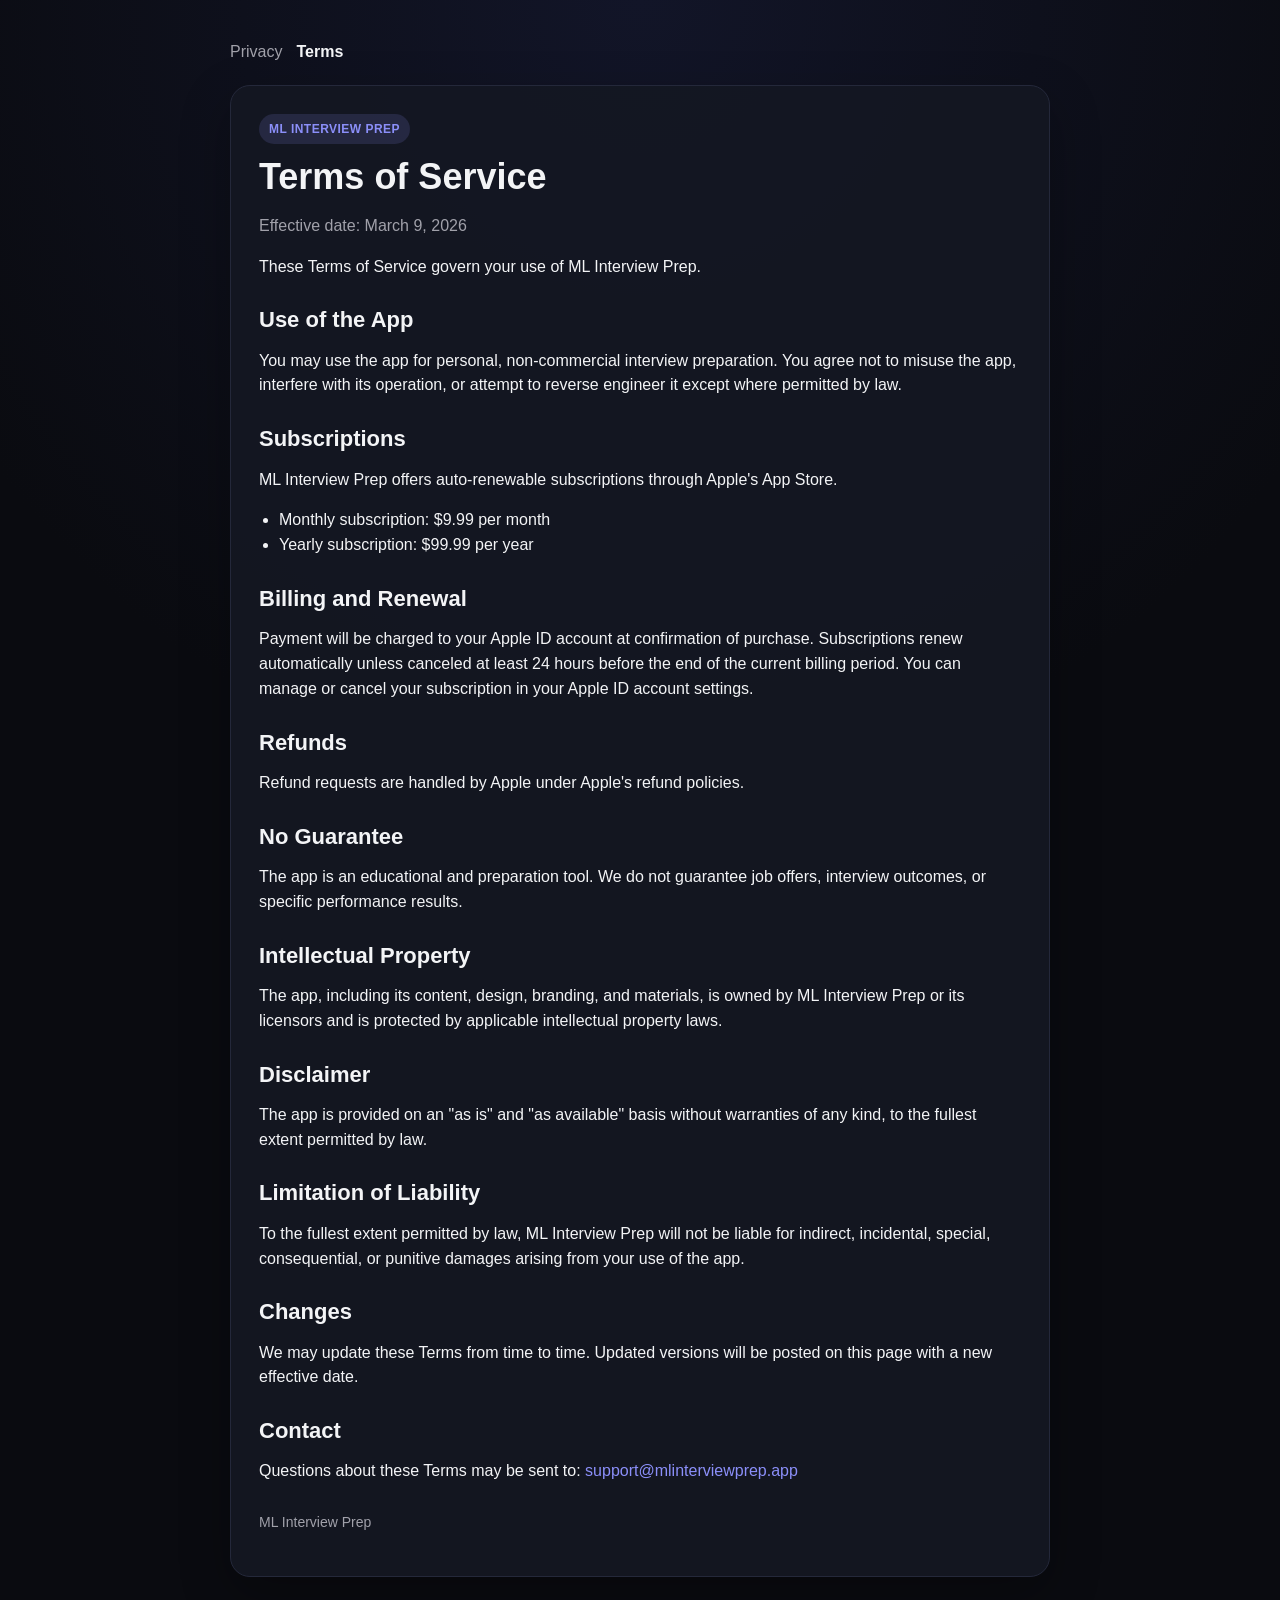
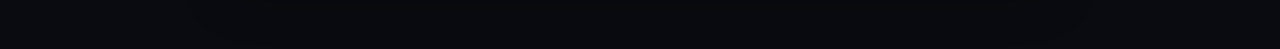
==== terms/index.html @ ab335fe8 "Add Privacy Policy and Terms of Service for ML Interview Prep" ====
<!doctype html>
<html lang="en">
<head>
  <meta charset="utf-8">
  <meta name="viewport" content="width=device-width, initial-scale=1">
  <title>Terms of Service | ML Interview Prep</title>
  <link rel="stylesheet" href="../styles.css">
</head>
<body>
  <main class="page">
    <nav class="nav">
      <a href="../privacy/">Privacy</a>
      <a class="active" href="../terms/">Terms</a>
    </nav>

    <section class="card">
      <div class="eyebrow">ML Interview Prep</div>
      <h1>Terms of Service</h1>
      <p class="meta">Effective date: March 9, 2026</p>

      <p>
        These Terms of Service govern your use of ML Interview Prep.
      </p>

      <h2>Use of the App</h2>
      <p>
        You may use the app for personal, non-commercial interview preparation. You agree not to misuse the app, interfere with its operation, or attempt to reverse engineer it except where permitted by law.
      </p>

      <h2>Subscriptions</h2>
      <p>
        ML Interview Prep offers auto-renewable subscriptions through Apple's App Store.
      </p>
      <ul>
        <li>Monthly subscription: $9.99 per month</li>
        <li>Yearly subscription: $99.99 per year</li>
      </ul>

      <h2>Billing and Renewal</h2>
      <p>
        Payment will be charged to your Apple ID account at confirmation of purchase. Subscriptions renew automatically unless canceled at least 24 hours before the end of the current billing period. You can manage or cancel your subscription in your Apple ID account settings.
      </p>

      <h2>Refunds</h2>
      <p>
        Refund requests are handled by Apple under Apple's refund policies.
      </p>

      <h2>No Guarantee</h2>
      <p>
        The app is an educational and preparation tool. We do not guarantee job offers, interview outcomes, or specific performance results.
      </p>

      <h2>Intellectual Property</h2>
      <p>
        The app, including its content, design, branding, and materials, is owned by ML Interview Prep or its licensors and is protected by applicable intellectual property laws.
      </p>

      <h2>Disclaimer</h2>
      <p>
        The app is provided on an "as is" and "as available" basis without warranties of any kind, to the fullest extent permitted by law.
      </p>

      <h2>Limitation of Liability</h2>
      <p>
        To the fullest extent permitted by law, ML Interview Prep will not be liable for indirect, incidental, special, consequential, or punitive damages arising from your use of the app.
      </p>

      <h2>Changes</h2>
      <p>
        We may update these Terms from time to time. Updated versions will be posted on this page with a new effective date.
      </p>

      <h2>Contact</h2>
      <p>
        Questions about these Terms may be sent to: <a href="mailto:support@mlinterviewprep.app">support@mlinterviewprep.app</a>
      </p>

      <p class="footer">ML Interview Prep</p>
    </section>
  </main>
</body>
</html>
---- styles.css ----
:root {
  --bg: #0a0b10;
  --panel: #141722;
  --text: #f3f4f6;
  --muted: #a1a1aa;
  --accent: #8b8ff9;
  --accent-2: #6d28d9;
  --border: #24283a;
  --maxw: 860px;
}

* {
  box-sizing: border-box;
}

html, body {
  margin: 0;
  padding: 0;
  background: radial-gradient(circle at top, #121528 0%, var(--bg) 45%);
  color: var(--text);
  font-family: -apple-system, BlinkMacSystemFont, "Segoe UI", sans-serif;
  line-height: 1.55;
}

a {
  color: var(--accent);
  text-decoration: none;
}

a:hover {
  text-decoration: underline;
}

.page {
  max-width: var(--maxw);
  margin: 0 auto;
  padding: 40px 20px 72px;
}

.card {
  background: rgba(20, 23, 34, 0.92);
  border: 1px solid var(--border);
  border-radius: 20px;
  padding: 28px;
  box-shadow: 0 18px 50px rgba(0, 0, 0, 0.28);
}

.eyebrow {
  display: inline-block;
  margin-bottom: 12px;
  padding: 6px 10px;
  border-radius: 999px;
  background: rgba(139, 143, 249, 0.15);
  color: var(--accent);
  font-size: 12px;
  font-weight: 700;
  letter-spacing: 0.04em;
  text-transform: uppercase;
}

h1, h2, h3 {
  margin: 0 0 12px;
  line-height: 1.15;
}

h1 {
  font-size: 36px;
}

h2 {
  margin-top: 28px;
  font-size: 22px;
}

p, li {
  color: var(--text);
  font-size: 16px;
}

ul {
  padding-left: 20px;
}

.muted, .meta {
  color: var(--muted);
}

.nav {
  display: flex;
  gap: 14px;
  margin-bottom: 20px;
}

.nav a {
  color: var(--muted);
}

.nav a.active {
  color: var(--text);
  font-weight: 600;
}

.footer {
  margin-top: 28px;
  color: var(--muted);
  font-size: 14px;
}

@media (max-width: 640px) {
  .page {
    padding: 20px 14px 40px;
  }

  .card {
    padding: 20px;
    border-radius: 16px;
  }

  h1 {
    font-size: 28px;
  }
}
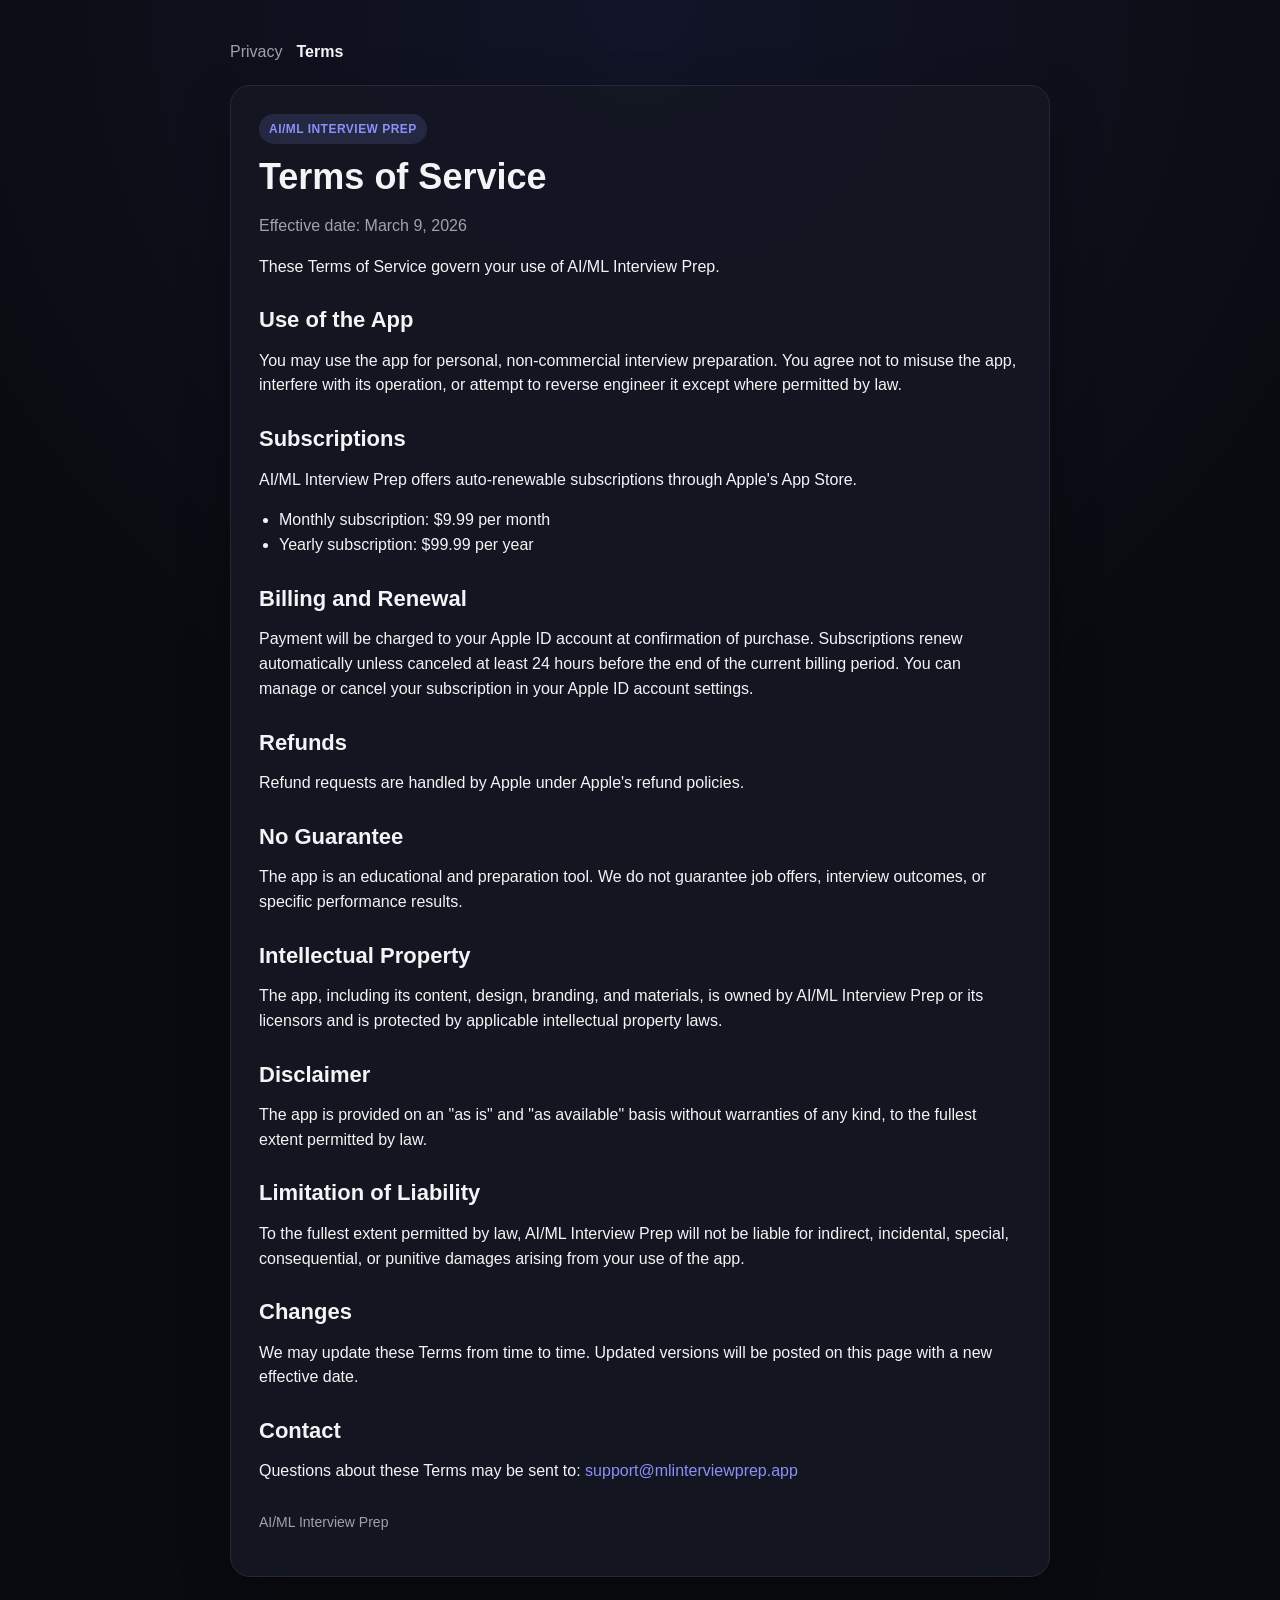
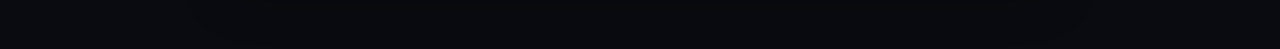
==== commit 2fff14ff: "Rename app to AI/ML Interview Prep" ====
--- a/terms/index.html
+++ b/terms/index.html
@@ -3,7 +3,7 @@
 <head>
   <meta charset="utf-8">
   <meta name="viewport" content="width=device-width, initial-scale=1">
-  <title>Terms of Service | ML Interview Prep</title>
+  <title>Terms of Service | AI/ML Interview Prep</title>
   <link rel="stylesheet" href="../styles.css">
 </head>
 <body>
@@ -14,12 +14,12 @@
     </nav>
 
     <section class="card">
-      <div class="eyebrow">ML Interview Prep</div>
+      <div class="eyebrow">AI/ML Interview Prep</div>
       <h1>Terms of Service</h1>
       <p class="meta">Effective date: March 9, 2026</p>
 
       <p>
-        These Terms of Service govern your use of ML Interview Prep.
+        These Terms of Service govern your use of AI/ML Interview Prep.
       </p>
 
       <h2>Use of the App</h2>
@@ -29,7 +29,7 @@
 
       <h2>Subscriptions</h2>
       <p>
-        ML Interview Prep offers auto-renewable subscriptions through Apple's App Store.
+        AI/ML Interview Prep offers auto-renewable subscriptions through Apple's App Store.
       </p>
       <ul>
         <li>Monthly subscription: $9.99 per month</li>
@@ -53,7 +53,7 @@
 
       <h2>Intellectual Property</h2>
       <p>
-        The app, including its content, design, branding, and materials, is owned by ML Interview Prep or its licensors and is protected by applicable intellectual property laws.
+        The app, including its content, design, branding, and materials, is owned by AI/ML Interview Prep or its licensors and is protected by applicable intellectual property laws.
       </p>
 
       <h2>Disclaimer</h2>
@@ -63,7 +63,7 @@
 
       <h2>Limitation of Liability</h2>
       <p>
-        To the fullest extent permitted by law, ML Interview Prep will not be liable for indirect, incidental, special, consequential, or punitive damages arising from your use of the app.
+        To the fullest extent permitted by law, AI/ML Interview Prep will not be liable for indirect, incidental, special, consequential, or punitive damages arising from your use of the app.
       </p>
 
       <h2>Changes</h2>
@@ -76,7 +76,7 @@
         Questions about these Terms may be sent to: <a href="mailto:support@mlinterviewprep.app">support@mlinterviewprep.app</a>
       </p>
 
-      <p class="footer">ML Interview Prep</p>
+      <p class="footer">AI/ML Interview Prep</p>
     </section>
   </main>
 </body>
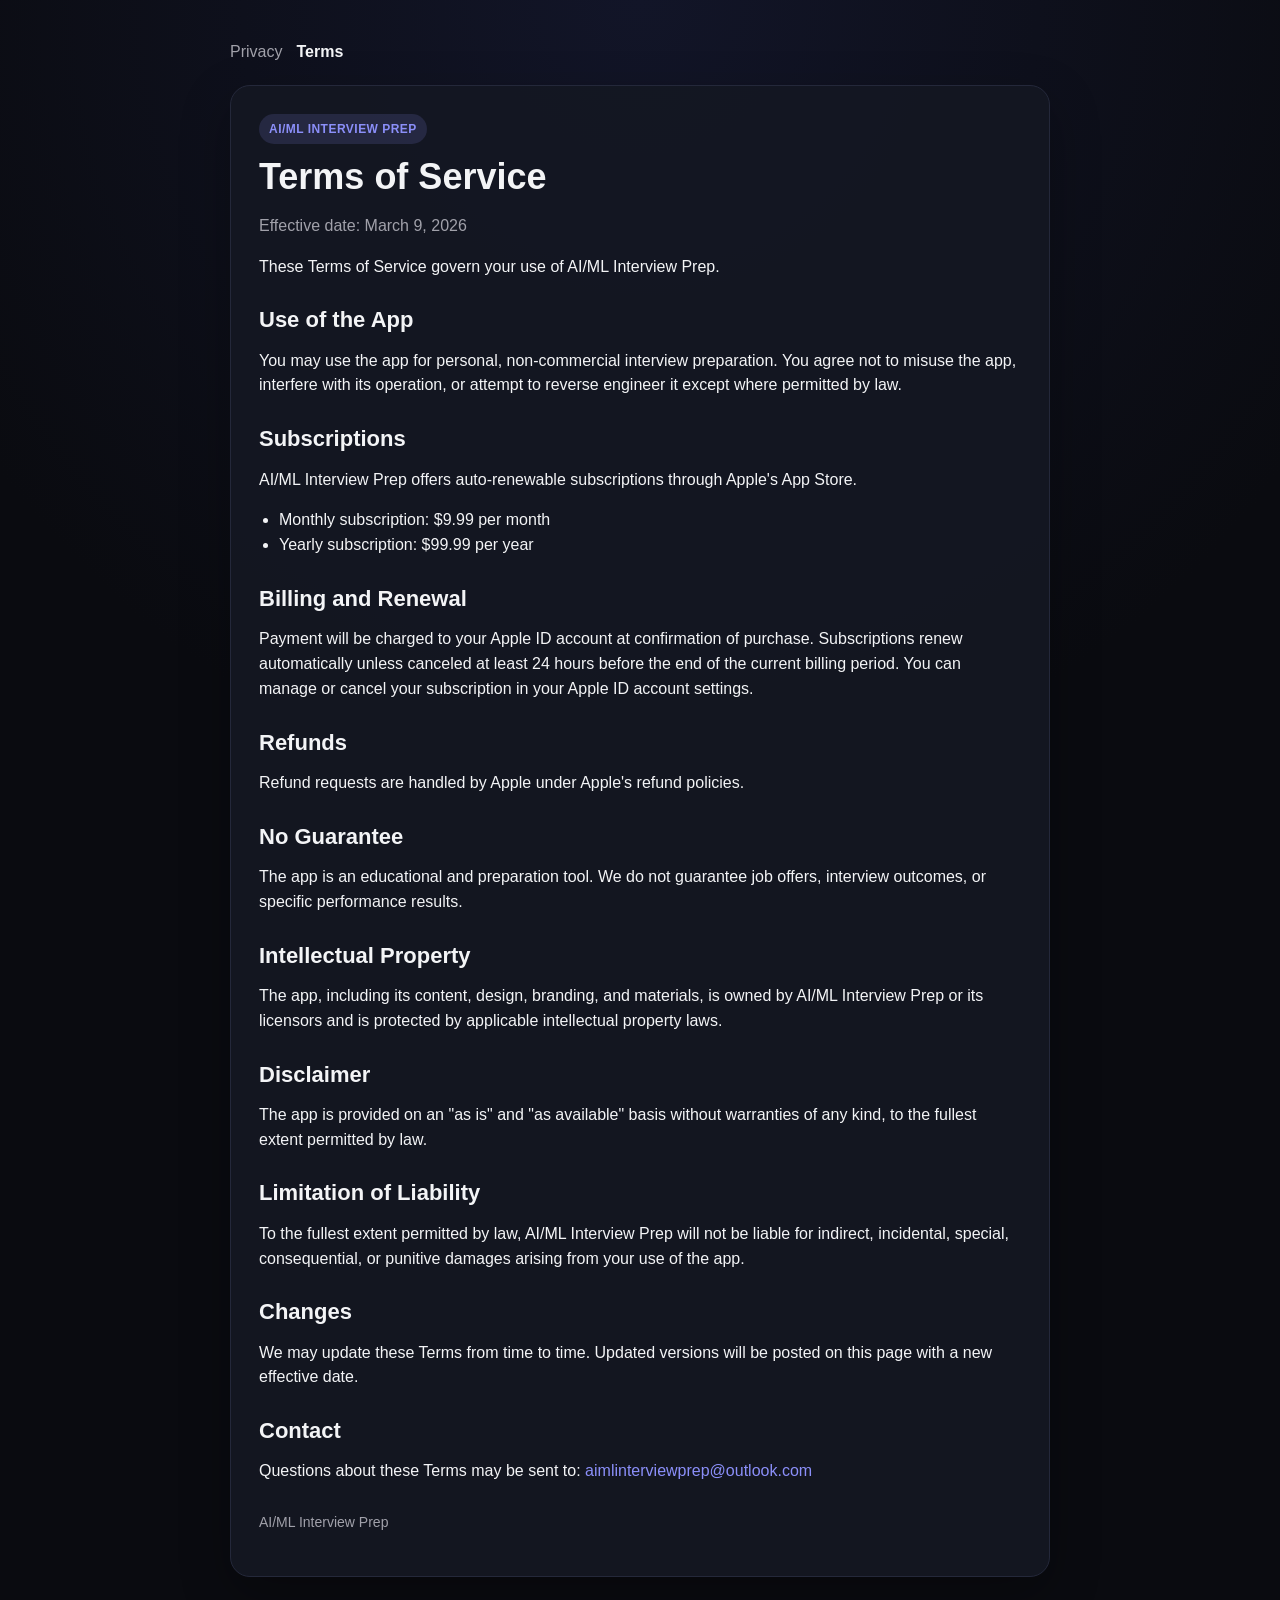
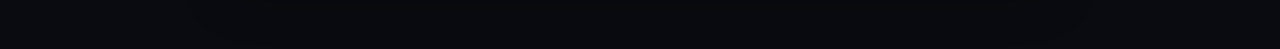
==== commit 1c0d84fb: "Update contact email to aimlinterviewprep@outlook.com" ====
--- a/terms/index.html
+++ b/terms/index.html
@@ -73,7 +73,7 @@
 
       <h2>Contact</h2>
       <p>
-        Questions about these Terms may be sent to: <a href="mailto:support@mlinterviewprep.app">support@mlinterviewprep.app</a>
+        Questions about these Terms may be sent to: <a href="mailto:aimlinterviewprep@outlook.com">aimlinterviewprep@outlook.com</a>
       </p>
 
       <p class="footer">AI/ML Interview Prep</p>
